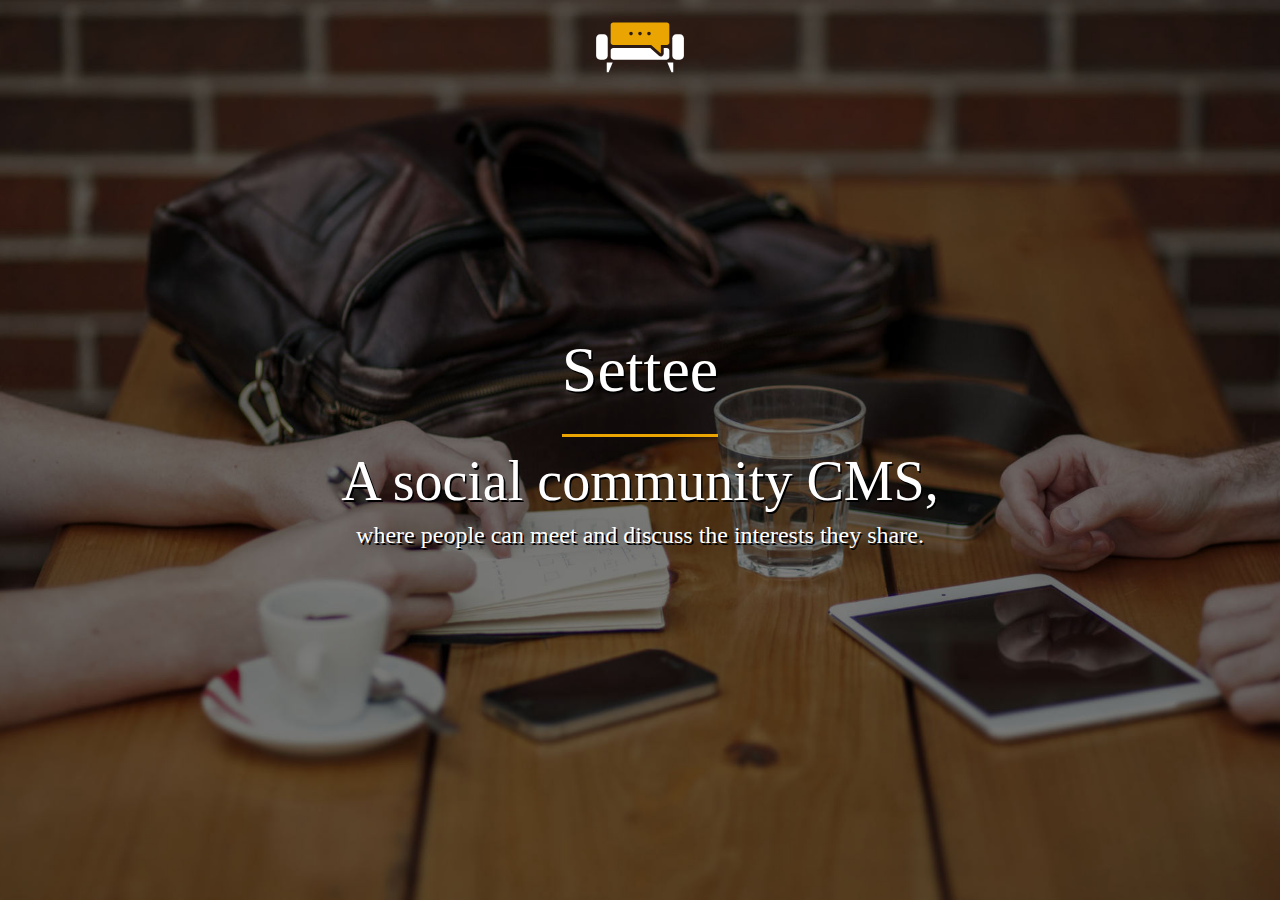
==== index.html @ f667307b "Install coming soon page" ====
<!DOCTYPE html>
<html lang="fr">

<head>
    <title>Settee - A social community CMS</title>
    <meta charset="utf-8">
    <link rel="stylesheet" href="reset.css" />
    <link rel="stylesheet" href="design.css" />
    <link rel="stylesheet" href="design-coming.css" />
    <meta name="viewport" content="width=device-width, initial-scape=1" />
    <link rel="shortcut icon" href="images/favicon.png" />
</head>

<body>
    <header>
        <div class="wrap">
            <div id="logo">
                <h1><img src="images/logo.svg" alt="Settee"/></h1>
            </div>
        </div>
        <div id="homecover">
            <h2>Settee</h2>
            <h3>A social community CMS,</h3>
            <h4>where people can meet and discuss the interests they share.</h4>
        </div>
    </header>
</body>

</html>
---- design.css ----
body {
    font-family: 'Open Sans', sans-serif;
    background: #2d221d;
}
/* HEADER */

header {
    color: #fff;
    background: #2d221d url(images/bg-header.jpg) no-repeat center center;
    -webkit-background-size: cover;
    -moz-background-size: cover;
    background-size: cover;
}
/* Logo */

header #logo {
    float: left;
    padding: 0em 1em;
    font-size: 1.1em;
}
header h1 img {
    height: 5em;
}
/* Menu */

nav {
    float: right;
    margin-top: 1.5em;
    font-size: 1.1em;
}
nav li {
    display: inline;
}
nav li a {
    display: inline-block;
    margin-left: 0.1em;
    padding: 0.5em 1em;
    color: #fff;
    text-decoration: none;
    border: 0.15em solid transparent;
    border-radius: 5em;
    transition: all 0.15s;
}
nav li a:hover {
    border: 0.15em solid #eaa502;
    transition: all 0.15s;
}
nav li a.dllink {
    border: 0.15em solid #eaa502;
}
nav li a.dllink:hover,
nav li a:active {
    color: #2d221d;
    background: #eaa502;
}
/* Home cover */

header #homecover {
    padding: 5em 0;
    padding-top: 2em;
    color: #fff;
    text-align: center;
    font-family: 'Libre Baskerville', serif;
    text-shadow: 0.1em 0.1em 0 #000;
}
header #homecover h2 {
    display: inline-block;
    font-size: 4em;
    padding: 0.5em 0;
    margin-bottom: 0.25em;
    border-bottom: 0.06em solid #eaa502;
}
header #homecover h3 {
    padding-bottom: 0.25em;
    font-size: 3.5em;
}
header #homecover h4 {
    font-size: 1.5em;
}
/* CONTENT */

/* Download button*/

#dlbutton {
    margin-top: -1.5em;
    text-align: center;
}
#dlbutton a.dllink {
    display: inline-block;
    padding: 0 1.5em;
    font-size: 1.2em;
    height: 2.5em;
    line-height: 2.5em;
    color: #2d221d;
    text-decoration: none;
    background: #eaa502;
    border-radius: 5em;
}
#dlbutton p a {
    display: inline-block;
    margin-top: 0.25em;
    color: #606060;
    font-size: 0.9em;
    font-style: italic;
    text-decoration: none;
}
#dlbutton p a:hover {
    text-decoration: underline;
}
/* Section */

section {
    padding: 1em 0;
    color: #6c6760;
    background: #f0f0f0;
}
section a {
    color: #6c6760;
}
section img {
    max-width: 100%;
}
section .title h2 {
    color: #eaa502;
    font-size: 1.8em;
    text-align: center;
}
section#blog aside,
section#page aside {
    float: left;
    width: 12em;
    text-align: center;
}
section aside .title h2 {
    margin-bottom: 0.3em;
    font-size: 2em;
    background: no-repeat center top;
    background-size: 70% auto;
}
section#blog .articles,
section#page .pagecontent {
    float: right;
    width: calc(100% - 12.5em);
}
/* Page section */

section#page article {
    margin: 1em 0;
    line-height: 1.7em;
}
section#page article h3 {
    margin-bottom: 1em;
    font-size: 1.1em;
    font-weight: bold;
}
section#page.about aside .title h2 {
    padding-top: 4em;
    background-image: url(images/ico-about.svg);
}
/* Contact section */

section#page.contact aside .title h2 {
    padding-top: 4.5em;
    background-image: url(images/ico-contact.svg);
}
section#page.contact .pagecontent {
    font-size: 1.3em;
    text-align: center;
}
section#page.contact .pagecontent h3 {
    margin: 0.5em 0;
}
/* BLOG */

/* Blog aside */

section#blog aside .title h2 {
    padding-top: 5.5em;
    background-image: url(images/ico-blog.svg);
}
section#blog aside a {
    color: #6c6760;
    font-size: 0.9em;
}
section#blog article {
    margin: 0.5em 0;
}
/* Header article */

section#blog .articleheader {
    margin-top: 1em;
}
section#blog .articleheader h3 {
    font-size: 1.5em;
    line-height: 1.3m;
    color: #2d221d;
}
section#blog .articleheader .date {
    padding: 0.5em 0;
    color: #eaa502;
    line-height: 1.2em;
}
/* Article content */

section#blog .articlecontent {
    margin: 0.5em 0;
    font-size: 1em;
    line-height: 1.7em;
}
/* Article footer */

section#blog .articlefooter {
    padding: 0.5em 0;
    text-align: right;
}
section#blog .articlefooter a {
    display: inline-block;
    color: #eaa205;
    font-size: 0.9em;
}
section#blog hr {
    width: 50%;
    max-width: 15em;
    margin: 2em auto;
    background-color: #cbcbcb;
    q height: 0.1em;
    border: none;
}
/* Blog nav */

section#blog #blognav {
    text-align: center;
}
section#blog #blognav a {
    display: inline-block;
    padding: 0.3em 1em;
    color: #6c6760;
    font-size: 0.9em;
    text-decoration: none;
    border: 0.15em solid #eaa502;
    border-radius: 5em;
    transition: all 0.15s;
}
section#blog #blognav a:hover {
    color: #2d221d;
    background: #eaa502;
}
/* HOME PAGE */

section#home {
    margin-top: -2.65em;
    padding-top: 3em;
    text-align: center;
}
section#home article {
    display: inline-block;
    vertical-align: top;
    width: 27%;
    margin: 0 3%;
    margin-bottom: 1em;
    padding-top: 5.5em;
    line-height: 1.3em;
    background: no-repeat center 0.5em;
}
section#home article p {
    text-align: left;
}
section#home article.easyinstall {
    background-image: url(images/ico-easyinstall.svg);
}
section#home article.accesslevels {
    background-image: url(images/ico-accesslevels.svg);
}
section#home article.usephp {
    background-image: url(images/ico-usephp.svg);
}
section#home article.responsive {
    background-image: url(images/ico-responsive.svg);
}
section#home article.opensource {
    background-image: url(images/ico-opensource.svg);
}
section#home article.translation {
    background-image: url(images/ico-translation.svg);
}
/* FOOTER */

/* Footer top */

footer {
    background: #2d221d;
}
footer .top {
    padding: 1em 0;
    color: #fff;
}
footer .top .col3 {
    display: inline-block;
    vertical-align: top;
    width: 27%;
    margin: 0 3%;
    text-align: center;
}
footer .top .col3 h3 {
    display: inline-block;
    padding: 0.4em 0em;
    margin-bottom: 0.75em;
    color: #eaa502;
    font-size: 1.3em;
}
footer .top .col3 li {
    text-align: center;
}
footer .top .col3 li a {
    display: inline-block;
    padding: 0.5em 1em;
    color: #fff;
    text-decoration: none;
    border: 0.15em solid transparent;
    border-radius: 5em;
    transition: all 0.15s;
}
footer .top .col3 li a:hover {
    text-decoration: underline;
    transition: all 0.15s;
}
footer .top .col3 li a.donate {
    display: block;
    margin-top: -1em;
    padding: 1em 0;
    border-radius: 0 0 0.5em 0.5em;
    background-color: rgba(00, 00, 00, 0.2);
}
footer .top .col3 li a.donate:hover {
    text-decoration: none;
    background-color: rgba(00, 00, 00, 0.4);
}
footer .top .col3 li a h3 {
    display: block;
}
footer .top .col3 li a.donate img {
    filter: url("data:image/svg+xml;utf8,<svg xmlns=\'http://www.w3.org/2000/svg\'><filter id=\'grayscale\'><feColorMatrix type=\'matrix\' values=\'0.3333 0.3333 0.3333 0 0 0.3333 0.3333 0.3333 0 0 0.3333 0.3333 0.3333 0 0 0 0 0 1 0\'/></filter></svg>#grayscale");
    /* Firefox 10+, Firefox on Android */
    filter: gray;
    /* IE6-9 */
    -webkit-filter: grayscale(100%);
    /* Chrome 19+, Safari 6+, Safari 6+ iOS */
}
footer .top .col3 li a.donate:hover img {
    filter: url("data:image/svg+xml;utf8,<svg xmlns=\'http://www.w3.org/2000/svg\'><filter id=\'grayscale\'><feColorMatrix type=\'matrix\' values=\'1 0 0 0 0, 0 1 0 0 0, 0 0 1 0 0, 0 0 0 1 0\'/></filter></svg>#grayscale");
    -webkit-filter: grayscale(0%);
}
footer .top .col3 li a.donate2 {
    font-style: italic;
    font-size: 0.9em;
}
/* Footer bottom */

footer .bottom {
    color: #fff;
    text-align: right;
}
footer .bottom .wrap {
    padding: 1em 0;
    border-top: 0.1em solid #606060;
}
footer .bottom a {
    color: #fff;
}
/* MEDIA-QUERIES */

@media (max-width: 45em) {
    header #logo {
        float: none;
        text-align: center;
    }
    header nav {
        float: none;
        text-align: center;
    }
    header nav {
        margin-top: 0;
    }
    header nav li a.dllink {
        border-color: transparent;
    }
    header #homecover {
        padding-top: 0.5em;
    }
    header #homecover h2 {
        padding: 0.25em;
        margin-bottom: 0.25em;
    }
    footer .top .col3 {
        width: 94%;
    }
}
@media (max-width: 30em) {
    section#home article {
        display: block;
        width: 94%;
        max-width: 20em;
        margin: auto;
    }
    section#page aside,
    section#blog aside {
        float: none;
        width: 100%;
        text-align: center;
    }
    section#page aside .title h2,
    section#blog aside .title h2,
    section#page.about aside .title h2,
    section#page.contact aside .title h2 {
        padding: 0;
        background-image: none;
    }
    section#blog .articles,
    section#page .pagecontent {
        float: none;
        width: 95%;
        margin: auto;
    }
    footer .bottom {
        text-align: center;
    }
}
/* COMMON */

.clearfloat {
    clear: both;
}
.wrap {
    width: 98%;
    max-width: 60em;
    margin: auto;
}
b {
    font-weight: bold;
}
i {
    font-style: italic;
}
/* FONTS */

/* Open Sans */

@font-face {
    font-family: 'Open Sans';
    font-style: normal;
    font-weight: 400;
    src: local('Open Sans'), local('OpenSans'), url(https://themes.googleusercontent.com/static/fonts/opensans/v8/cJZKeOuBrn4kERxqtaUH3T8E0i7KZn-EPnyo3HZu7kw.woff) format('woff');
}
@font-face {
    font-family: 'Open Sans';
    font-style: normal;
    font-weight: 700;
    src: local('Open Sans Bold'), local('OpenSans-Bold'), url(https://themes.googleusercontent.com/static/fonts/opensans/v8/k3k702ZOKiLJc3WVjuplzHhCUOGz7vYGh680lGh-uXM.woff) format('woff');
}
/* Libre Baskerville */

@font-face {
    font-family: 'Libre Baskerville';
    font-style: normal;
    font-weight: 400;
    src: local('Libre Baskerville'), local('LibreBaskerville-Regular'), url(https://themes.googleusercontent.com/static/fonts/librebaskerville/v2/pR0sBQVcY0JZc_ciXjFsK5Rby8KfwQsaipLBqMCVNtM.woff) format('woff');
}
---- design-coming.css ----
header{
    position: absolute;
    width: 100%;
    height: 100%;
}
header #logo {
    float: none;
    text-align: center;
}
header #homecover{
position: absolute;
    top: 50%;
   left: 50%;
    width: 47em;
    margin-left: -23.5em;
    height: 14em;
    margin-top: -7em;
    padding: 0;
}
header #homecover h2 {
    padding: 0;
    padding-bottom: 0.5em;

}
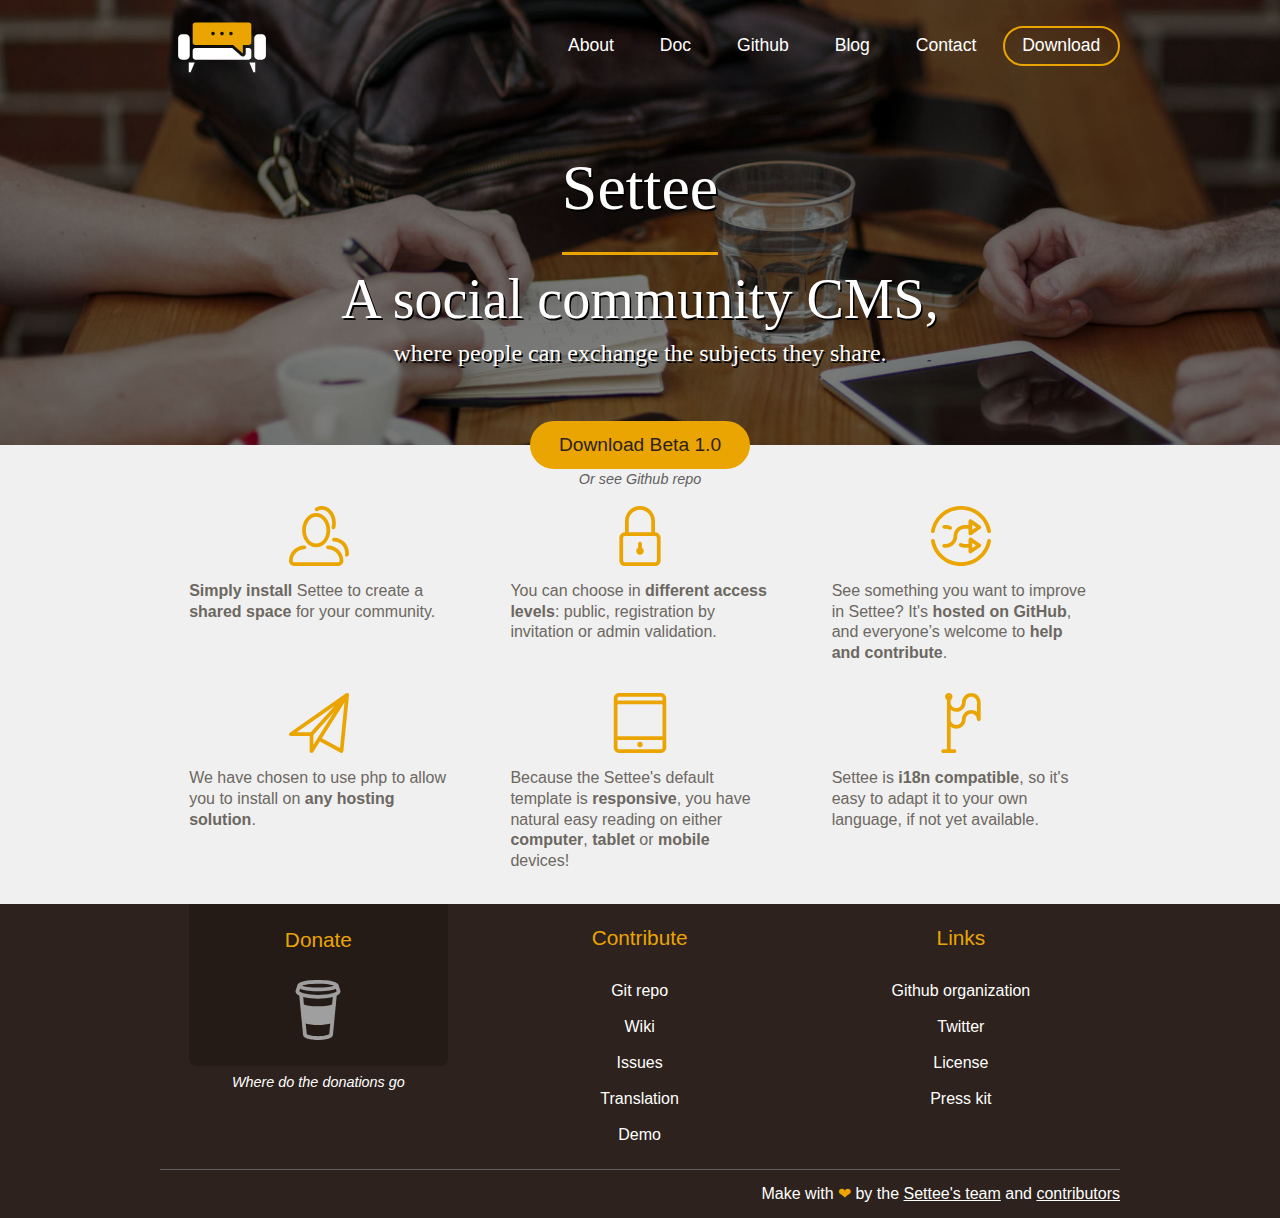
==== commit 0ad506af: "A link to home page" ====
--- a/index.html
+++ b/index.html
@@ -6,7 +6,6 @@
     <meta charset="utf-8">
     <link rel="stylesheet" href="reset.css" />
     <link rel="stylesheet" href="design.css" />
-    <link rel="stylesheet" href="design-coming.css" />
     <meta name="viewport" content="width=device-width, initial-scape=1" />
     <link rel="shortcut icon" href="images/favicon.png" />
 </head>
@@ -15,15 +14,123 @@
     <header>
         <div class="wrap">
             <div id="logo">
-                <h1><img src="images/logo.svg" alt="Settee"/></h1>
+                <h1><a href="index.html" title="Home page"><img src="images/logo.svg" alt="Settee"/></a></h1>
             </div>
+            <nav>
+    <ul>
+        <li><a href="about.html" title="About Settee">About</a>
+        </li>
+        <li><a href="" title="Documentation">Doc</a>
+        </li>
+        <li><a href="https://github.com/Settee" title="Github Repo">Github</a>
+        </li>
+        <li><a href="" title="Blog">Blog</a>
+        </li>
+        <li><a href="contact.html" title="Contact us">Contact</a>
+        </li>
+        <li><a href="" title="Download Settee" class="dllink">Download</a>
+        </li>
+    </ul>
+</nav>
         </div>
+        <div class="clearfloat"></div>
+
         <div id="homecover">
             <h2>Settee</h2>
             <h3>A social community CMS,</h3>
-            <h4>where people can meet and discuss the interests they share.</h4>
+            <h4>where people can exchange the subjects they share.</h4>
         </div>
     </header>
+    <div id="dlbutton">
+        <a href="" title="" class="dllink">Download Beta 1.0</a>
+        <p><a href="" title="">Or see Github repo</a>
+        </p>
+    </div>
+    <section id="home">
+        <div class="wrap">
+            <article class="easyinstall">
+                <p><b>Simply install</b> Settee to create a <b>shared space</b> for your community.</p>
+            </article>
+            <article class="accesslevels">
+                <p>You can choose in <b>different access levels</b>: public, registration by invitation or admin validation.</p>
+            </article>
+            <article class="opensource">
+                <p>See something you want to improve in Settee? It's <b>hosted on GitHub</b>, and everyone’s welcome to <b>help and contribute</b>.</p>
+            </article>
+            <article class="usephp">
+                <p>We have chosen to use php to allow you to install on <b>any hosting solution</b>.</p>
+            </article>
+            <article class="responsive">
+                <p>Because the Settee's default template is <b>responsive</b>, you have natural easy reading on either <b>computer</b>, <b>tablet</b> or <b>mobile</b> devices!</p>
+            </article>
+            <article class="translation">
+                <p>Settee is <b>i18n compatible</b>, so it's easy to adapt it to your own language, if not yet available.</p>
+            </article>
+        </div>
+    </section>
+    <footer>
+        <div class="top">
+            <div class="wrap">
+                <div class="col3">
+                    <ul>
+                        <li>
+                            <a href="" title="" class="donate">
+                                <h3>Donate</h3>
+                                <img src="images/ico-donate.svg" alt="Donate" />
+                            </a>
+                        </li>
+                        <li>
+                            <a href="" title="" class="donate2">Where do the donations go</a>
+                        </li>
+                    </ul>
+                </div>
+
+                <div class="col3">
+                    <h3>Contribute</h3>
+                    <ul>
+                        <li>
+                            <a href="" title="">Git repo</a>
+                        </li>
+                        <li>
+                            <a href="" title="">Wiki</a>
+                        </li>
+                        <li>
+                            <a href="" title="">Issues</a>
+                        </li>
+                        <li>
+                            <a href="" title="">Translation</a>
+                        </li>
+                        <li>
+                            <a href="" title="">Demo</a>
+                        </li>
+                    </ul>
+                </div>
+
+                <div class="col3">
+                    <h3>Links</h3>
+                    <ul>
+                        <li>
+                            <a href="" title="">Github organization</a>
+                        </li>
+                        <li>
+                            <a href="" title="">Twitter</a>
+                        </li>
+                        <li>
+                            <a href="" title="">License</a>
+                        </li>
+                        <li>
+                            <a href="" title="">Press kit</a>
+                        </li>
+                    </ul>
+                </div>
+            </div>
+        </div>
+        <div class="bottom">
+            <div class="wrap">
+                Make with <span style="color: #eaa502;">❤</span> by the <a href="" title="The team">Settee's team</a> and <a href="" title="Contributors">contributors</a>
+            </div>
+        </div>
+    </footer>
 </body>
 
 </html>
